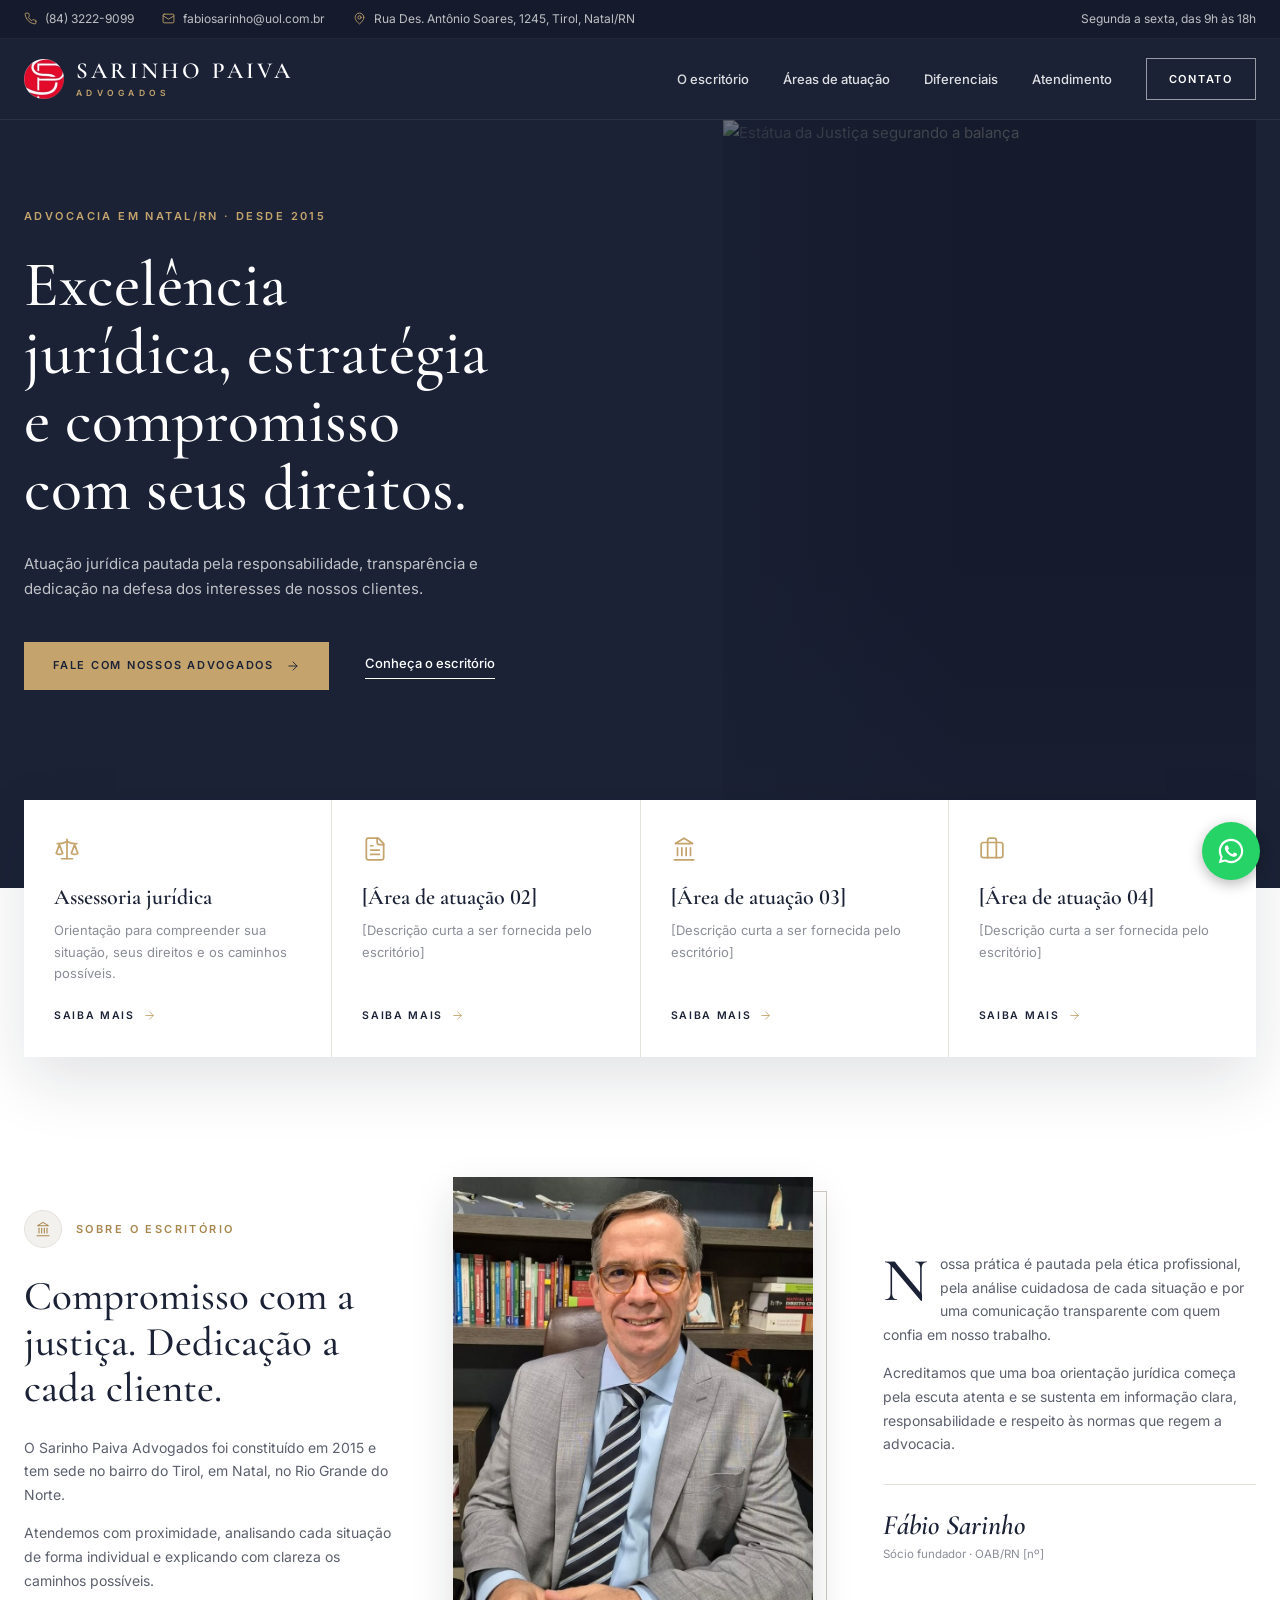
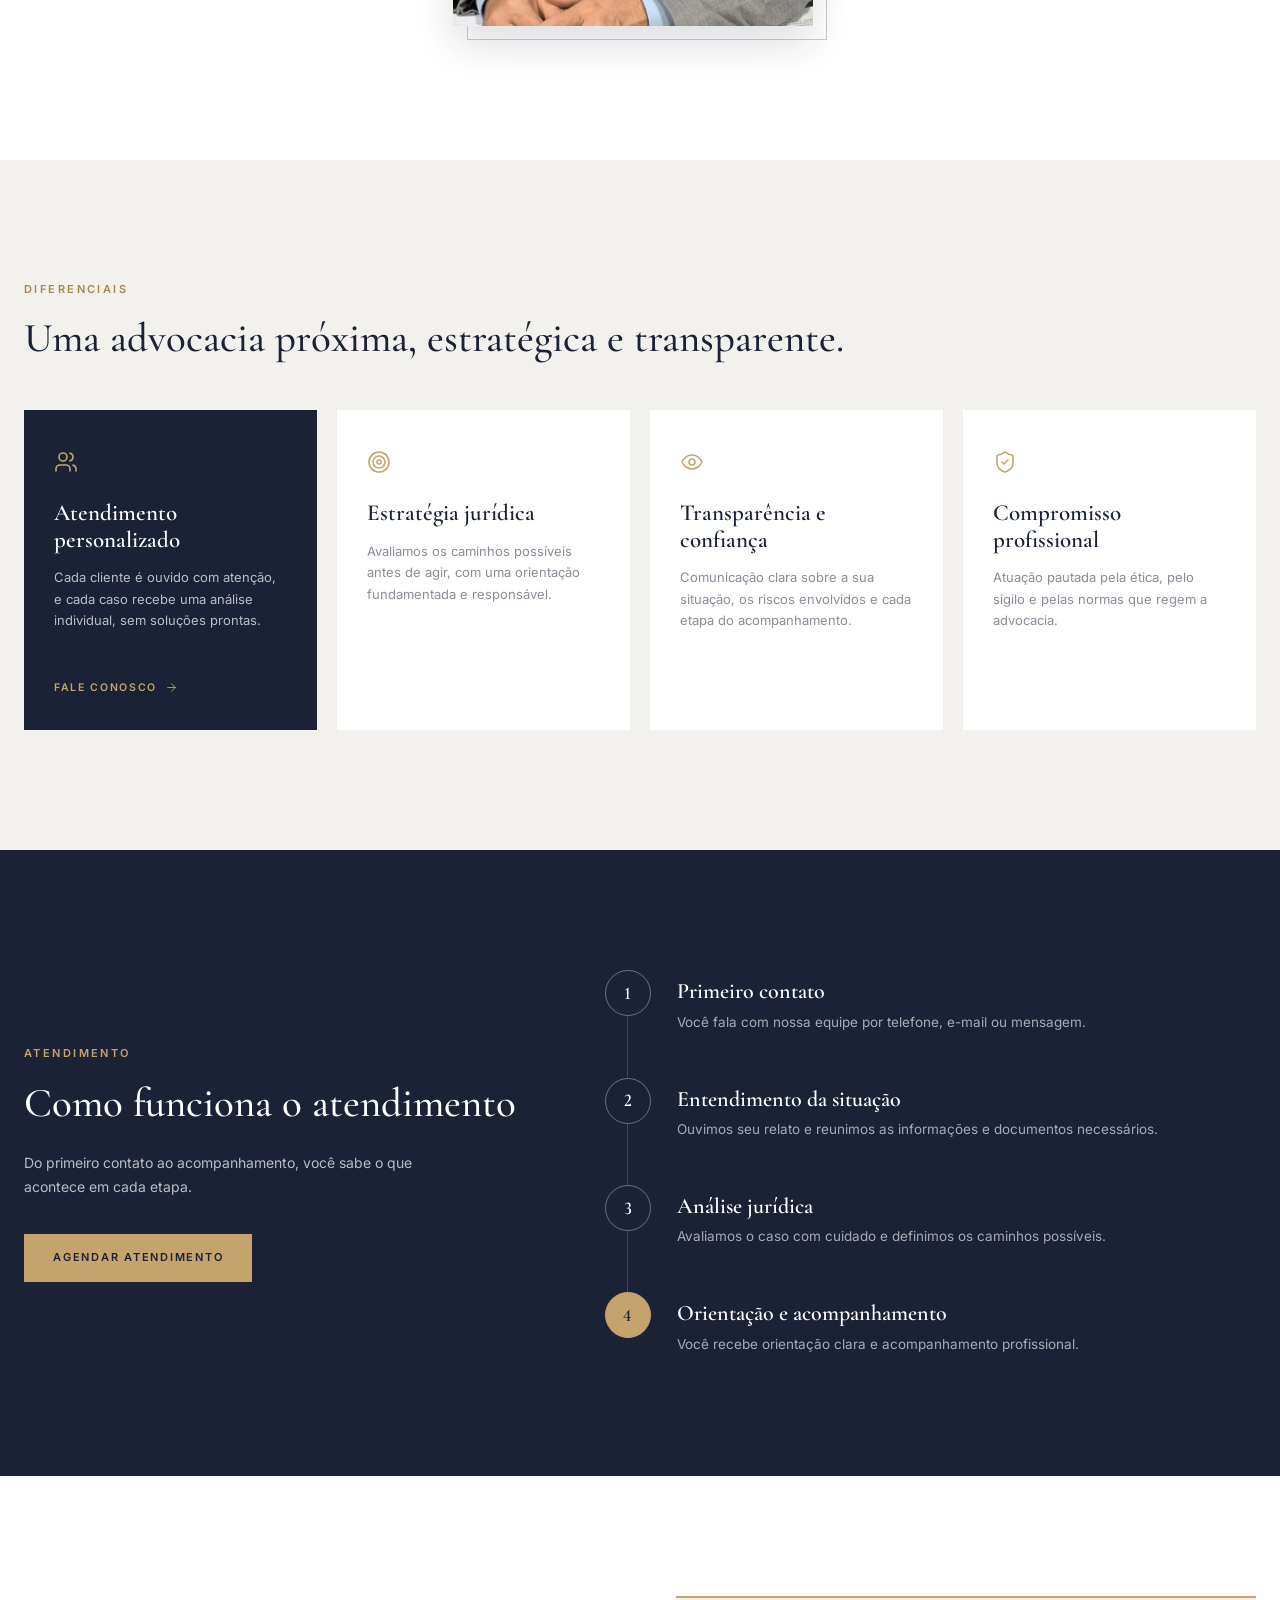
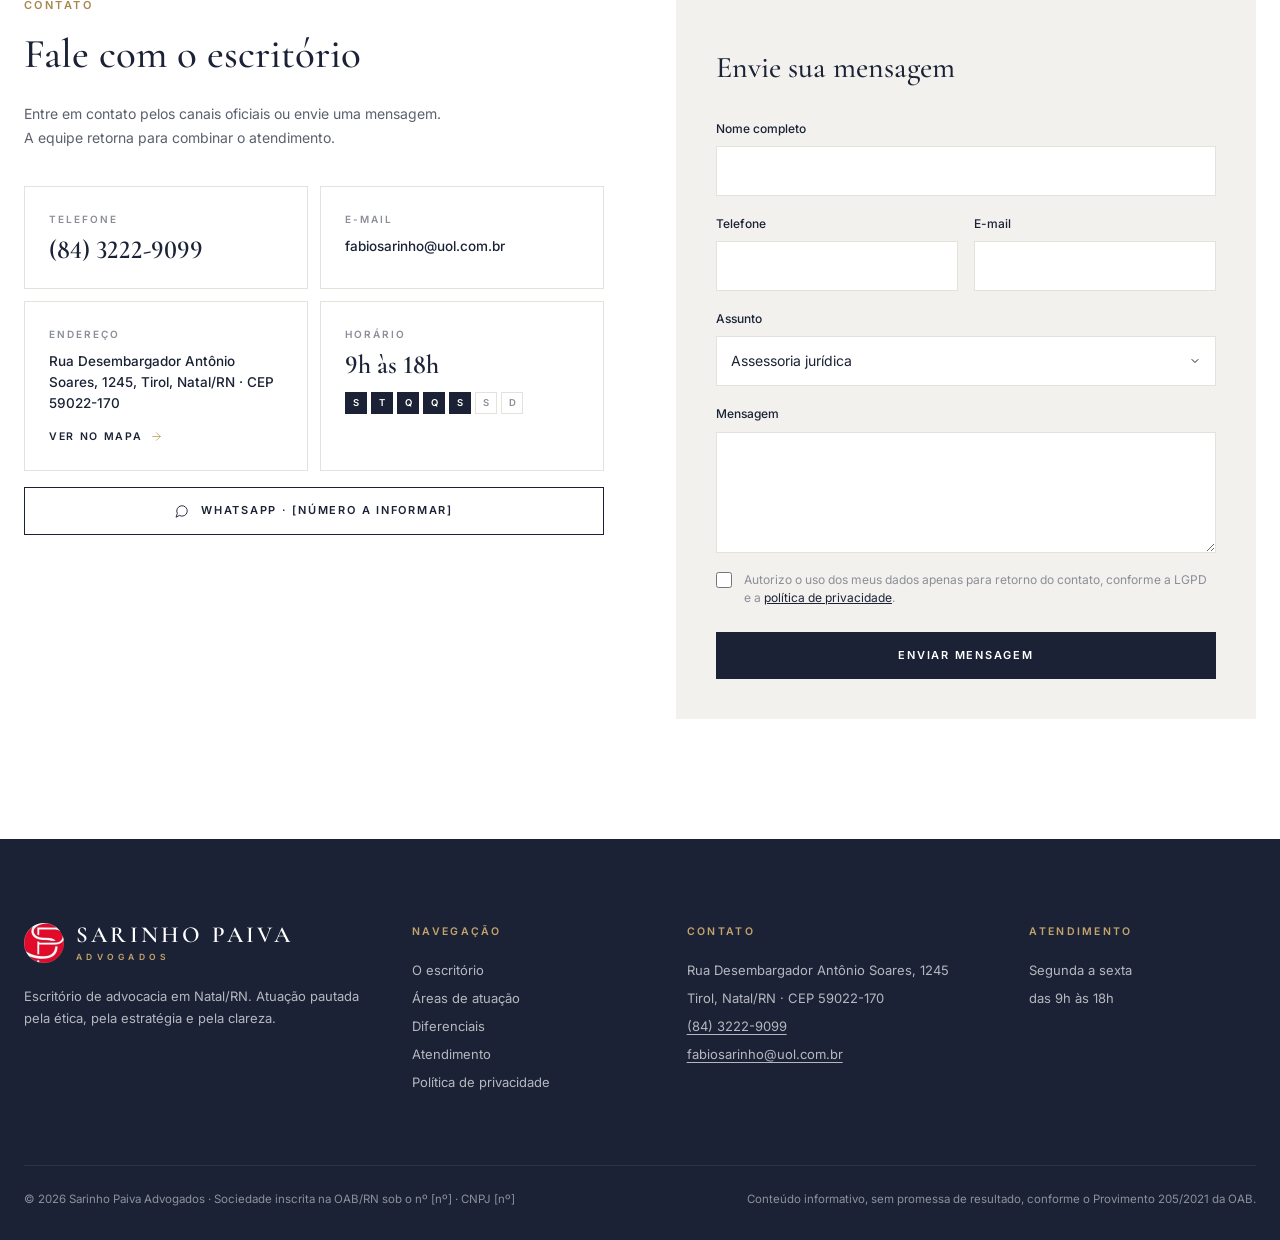
==== index.html @ 74c16177 "Initial commit - Sarinho Paiva Advogados" ====
<!doctype html>
<html lang="pt-BR">
<head>
  <meta charset="utf-8">
  <meta name="viewport" content="width=device-width, initial-scale=1">
  <title>Sarinho Paiva Advogados · Advocacia em Natal/RN</title>
  <meta name="description" content="Escritório de advocacia em Natal/RN desde 2015. Atuação jurídica pautada pela responsabilidade, transparência e dedicação na defesa dos interesses de nossos clientes.">
  <meta name="theme-color" content="#1b2236">

  <meta property="og:type" content="website">
  <meta property="og:site_name" content="Sarinho Paiva Advogados">
  <meta property="og:locale" content="pt_BR">
  <meta property="og:title" content="Sarinho Paiva Advogados | Advocacia e Consultoria Especializada">
  <meta property="og:description" content="Tribunais de Contas, Licitações e Contratos, Sistema Único de Saúde (SUS) e Improbidade Administrativa. Natal/RN.">
  <meta property="og:url" content="https://sarinho-paiva.vercel.app/">
  <meta property="og:image" content="https://sarinho-paiva.vercel.app/img/og-image.jpg">
  <meta property="og:image:type" content="image/jpeg">
  <meta property="og:image:width" content="1200">
  <meta property="og:image:height" content="630">
  <meta property="og:image:alt" content="Logo Sarinho Paiva Advogados">
  <meta name="twitter:card" content="summary_large_image">
  <meta name="twitter:title" content="Sarinho Paiva Advogados">
  <meta name="twitter:description" content="Advocacia e Consultoria especializada em Tribunais de Contas, Licitações e Contratos, SUS e Improbidade Administrativa.">
  <meta name="twitter:image" content="https://sarinho-paiva.vercel.app/img/og-image.jpg">

  <link rel="icon" href="favicon.ico" sizes="any">
  <link rel="icon" href="img/favicon-32x32.png" type="image/png" sizes="32x32">
  <link rel="icon" href="img/favicon-16x16.png" type="image/png" sizes="16x16">
  <link rel="apple-touch-icon" href="img/apple-touch-icon.png">
  <link rel="manifest" href="site.webmanifest">

  <link rel="preconnect" href="https://fonts.googleapis.com">
  <link rel="preconnect" href="https://fonts.gstatic.com" crossorigin>
  <link href="https://fonts.googleapis.com/css2?family=Cormorant+Garamond:ital,wght@0,500;0,600;1,500;1,600&family=Inter:wght@400;500;600&display=swap" rel="stylesheet">

  <link rel="stylesheet" href="css/style.css">

  <script type="application/ld+json">
  {
    "@context": "https://schema.org",
    "@type": "LegalService",
    "name": "Sarinho Paiva Advogados",
    "foundingDate": "2015",
    "telephone": "+55-84-3222-9099",
    "email": "fabiosarinho@uol.com.br",
    "image": "img/fabio-sarinho.jpg",
    "address": {
      "@type": "PostalAddress",
      "streetAddress": "Rua Desembargador Antônio Soares, 1245",
      "addressLocality": "Natal",
      "addressRegion": "RN",
      "postalCode": "59022-170",
      "addressCountry": "BR"
    },
    "openingHoursSpecification": {
      "@type": "OpeningHoursSpecification",
      "dayOfWeek": ["Monday", "Tuesday", "Wednesday", "Thursday", "Friday"],
      "opens": "09:00",
      "closes": "18:00"
    }
  }
  </script>
</head>
<body>

  <!-- Ícones (Lucide, licença ISC) -->
  <svg width="0" height="0" style="position:absolute" aria-hidden="true">
    <symbol id="i-scale" viewBox="0 0 24 24"><path d="m16 16 3-8 3 8c-.87.65-1.92 1-3 1s-2.13-.35-3-1Z"/><path d="m2 16 3-8 3 8c-.87.65-1.92 1-3 1s-2.13-.35-3-1Z"/><path d="M7 21h10"/><path d="M12 3v18"/><path d="M3 7h2c2 0 5-1 7-2 2 1 5 2 7 2h2"/></symbol>
    <symbol id="i-file" viewBox="0 0 24 24"><path d="M15 2H6a2 2 0 0 0-2 2v16a2 2 0 0 0 2 2h12a2 2 0 0 0 2-2V7Z"/><path d="M14 2v4a2 2 0 0 0 2 2h4"/><path d="M10 9H8"/><path d="M16 13H8"/><path d="M16 17H8"/></symbol>
    <symbol id="i-landmark" viewBox="0 0 24 24"><path d="M3 22h18"/><path d="M6 18v-7"/><path d="M10 18v-7"/><path d="M14 18v-7"/><path d="M18 18v-7"/><path d="M12 2 20 7H4Z"/></symbol>
    <symbol id="i-briefcase" viewBox="0 0 24 24"><path d="M16 20V4a2 2 0 0 0-2-2h-4a2 2 0 0 0-2 2v16"/><rect width="20" height="14" x="2" y="6" rx="2"/></symbol>
    <symbol id="i-users" viewBox="0 0 24 24"><path d="M16 21v-2a4 4 0 0 0-4-4H6a4 4 0 0 0-4 4v2"/><circle cx="9" cy="7" r="4"/><path d="M22 21v-2a4 4 0 0 0-3-3.87"/><path d="M16 3.13a4 4 0 0 1 0 7.75"/></symbol>
    <symbol id="i-target" viewBox="0 0 24 24"><circle cx="12" cy="12" r="10"/><circle cx="12" cy="12" r="6"/><circle cx="12" cy="12" r="2"/></symbol>
    <symbol id="i-eye" viewBox="0 0 24 24"><path d="M2 12s3-7 10-7 10 7 10 7-3 7-10 7-10-7-10-7Z"/><circle cx="12" cy="12" r="3"/></symbol>
    <symbol id="i-shield" viewBox="0 0 24 24"><path d="M20 13c0 5-3.5 7.5-7.66 8.95a1 1 0 0 1-.67-.01C7.5 20.5 4 18 4 13V6a1 1 0 0 1 1-1c2 0 4.5-1.2 6.24-2.72a1.17 1.17 0 0 1 1.52 0C14.51 3.81 17 5 19 5a1 1 0 0 1 1 1z"/><path d="m9 12 2 2 4-4"/></symbol>
    <symbol id="i-phone" viewBox="0 0 24 24"><path d="M22 16.92v3a2 2 0 0 1-2.18 2 19.79 19.79 0 0 1-8.63-3.07 19.5 19.5 0 0 1-6-6 19.79 19.79 0 0 1-3.07-8.67A2 2 0 0 1 4.11 2h3a2 2 0 0 1 2 1.72 12.84 12.84 0 0 0 .7 2.81 2 2 0 0 1-.45 2.11L8.09 9.91a16 16 0 0 0 6 6l1.27-1.27a2 2 0 0 1 2.11-.45 12.84 12.84 0 0 0 2.81.7A2 2 0 0 1 22 16.92z"/></symbol>
    <symbol id="i-mail" viewBox="0 0 24 24"><rect width="20" height="16" x="2" y="4" rx="2"/><path d="m22 7-8.97 5.7a1.94 1.94 0 0 1-2.06 0L2 7"/></symbol>
    <symbol id="i-pin" viewBox="0 0 24 24"><path d="M20 10c0 6-8 12-8 12s-8-6-8-12a8 8 0 0 1 16 0Z"/><circle cx="12" cy="10" r="3"/></symbol>
    <symbol id="i-chat" viewBox="0 0 24 24"><path d="M7.9 20A9 9 0 1 0 4 16.1L2 22Z"/></symbol>
    <symbol id="i-arrow" viewBox="0 0 24 24"><path d="M5 12h14"/><path d="m12 5 7 7-7 7"/></symbol>
  </svg>

  <a class="skip-link" href="#conteudo">Pular para o conteúdo</a>

  <!-- Barra superior -->
  <div class="topbar">
    <div class="container topbar__inner">
      <ul class="topbar__info">
        <li><svg class="icon"><use href="#i-phone"/></svg><a href="tel:+558432229099">(84) 3222-9099</a></li>
        <li><svg class="icon"><use href="#i-mail"/></svg><a href="mailto:fabiosarinho@uol.com.br">fabiosarinho@uol.com.br</a></li>
        <li class="topbar__address"><svg class="icon"><use href="#i-pin"/></svg>Rua Des. Antônio Soares, 1245, Tirol, Natal/RN</li>
      </ul>
      <p class="topbar__hours">Segunda a sexta, das 9h às 18h</p>
    </div>
  </div>

  <!-- Cabeçalho -->
  <header class="header" id="topo">
    <div class="container header__inner">
      <a class="logo logo--mark" href="#topo" aria-label="Sarinho Paiva Advogados — início">
          <img class="logo__mark" src="img/logo-mark.png" width="40" height="40" alt="Sarinho Paiva Advogados">
          <span class="logo__text"><span class="logo__name">Sarinho Paiva</span>
        <span class="logo__tag">Advogados</span></span>
      </a>

      <button class="nav-toggle" type="button" aria-expanded="false" aria-controls="menu" aria-label="Abrir menu">
        <span></span><span></span><span></span>
      </button>

      <nav class="nav" id="menu" aria-label="Menu principal">
        <ul class="nav__list">
          <li><a href="#escritorio">O escritório</a></li>
          <li><a href="#areas">Áreas de atuação</a></li>
          <li><a href="#diferenciais">Diferenciais</a></li>
          <li><a href="#atendimento">Atendimento</a></li>
          <li><a class="nav__cta" href="#contato">Contato</a></li>
        </ul>
      </nav>
    </div>
  </header>

  <main id="conteudo">

    <!-- Hero -->
    <section class="hero">
      <div class="container hero__inner">
        <div class="hero__text">
          <p class="eyebrow">Advocacia em Natal/RN · Desde 2015</p>
          <h1 class="hero__title">Excelência jurídica, estratégia e compromisso com seus direitos.</h1>
          <p class="hero__lead">Atuação jurídica pautada pela responsabilidade, transparência e dedicação na defesa dos interesses de nossos clientes.</p>
          <div class="hero__actions">
            <a class="btn btn--gold" href="#contato">Fale com nossos advogados <svg class="icon"><use href="#i-arrow"/></svg></a>
            <a class="link-underline" href="#escritorio">Conheça o escritório</a>
          </div>
        </div>
        <figure class="hero__media">
          <!-- Troque pela imagem exportada do Canva: img/hero-justica.jpg -->
          <img src="https://images.unsplash.com/photo-1589829545856-d10d557cf95f?auto=format&fit=crop&w=1100&q=80" alt="Estátua da Justiça segurando a balança" width="1100" height="733" fetchpriority="high">
        </figure>
      </div>
    </section>

    <!-- Áreas de atuação -->
    <section class="areas" id="areas" aria-label="Áreas de atuação">
      <div class="container">
        <div class="areas__grid">
          <article class="area">
            <svg class="icon area__icon"><use href="#i-scale"/></svg>
            <h3 class="area__title">Assessoria jurídica</h3>
            <p class="area__desc">Orientação para compreender sua situação, seus direitos e os caminhos possíveis.</p>
            <a class="more" href="#contato">Saiba mais <svg class="icon"><use href="#i-arrow"/></svg></a>
          </article>
          <article class="area">
            <svg class="icon area__icon"><use href="#i-file"/></svg>
            <h3 class="area__title">[Área de atuação 02]</h3>
            <p class="area__desc">[Descrição curta a ser fornecida pelo escritório]</p>
            <a class="more" href="#contato">Saiba mais <svg class="icon"><use href="#i-arrow"/></svg></a>
          </article>
          <article class="area">
            <svg class="icon area__icon"><use href="#i-landmark"/></svg>
            <h3 class="area__title">[Área de atuação 03]</h3>
            <p class="area__desc">[Descrição curta a ser fornecida pelo escritório]</p>
            <a class="more" href="#contato">Saiba mais <svg class="icon"><use href="#i-arrow"/></svg></a>
          </article>
          <article class="area">
            <svg class="icon area__icon"><use href="#i-briefcase"/></svg>
            <h3 class="area__title">[Área de atuação 04]</h3>
            <p class="area__desc">[Descrição curta a ser fornecida pelo escritório]</p>
            <a class="more" href="#contato">Saiba mais <svg class="icon"><use href="#i-arrow"/></svg></a>
          </article>
        </div>
      </div>
    </section>

    <!-- Sobre -->
    <section class="about section" id="escritorio">
      <div class="container about__grid">
        <div class="about__intro">
          <p class="eyebrow eyebrow--badge">
            <span class="badge"><svg class="icon"><use href="#i-landmark"/></svg></span>
            Sobre o escritório
          </p>
          <h2 class="section-title">Compromisso com a justiça. Dedicação a cada cliente.</h2>
          <p>O Sarinho Paiva Advogados foi constituído em 2015 e tem sede no bairro do Tirol, em Natal, no Rio Grande do Norte.</p>
          <p>Atendemos com proximidade, analisando cada situação de forma individual e explicando com clareza os caminhos possíveis.</p>
        </div>

        <figure class="about__photo">
          <img src="img/fabio-sarinho.jpg" alt="Fábio Sarinho, sócio fundador do Sarinho Paiva Advogados, em seu escritório" width="1080" height="1027" loading="lazy">
        </figure>

        <div class="about__text">
          <p class="dropcap">Nossa prática é pautada pela ética profissional, pela análise cuidadosa de cada situação e por uma comunicação transparente com quem confia em nosso trabalho.</p>
          <p>Acreditamos que uma boa orientação jurídica começa pela escuta atenta e se sustenta em informação clara, responsabilidade e respeito às normas que regem a advocacia.</p>
          <div class="signature">
            <p class="signature__name">Fábio Sarinho</p>
            <p class="signature__role">Sócio fundador · OAB/RN [nº]</p>
          </div>
        </div>
      </div>
    </section>

    <!-- Diferenciais -->
    <section class="features section section--light" id="diferenciais">
      <div class="container">
        <p class="eyebrow">Diferenciais</p>
        <h2 class="section-title">Uma advocacia próxima, estratégica e transparente.</h2>

        <div class="features__grid">
          <article class="feature feature--dark">
            <svg class="icon feature__icon"><use href="#i-users"/></svg>
            <h3 class="feature__title">Atendimento personalizado</h3>
            <p>Cada cliente é ouvido com atenção, e cada caso recebe uma análise individual, sem soluções prontas.</p>
            <a class="more" href="#contato">Fale conosco <svg class="icon"><use href="#i-arrow"/></svg></a>
          </article>
          <article class="feature">
            <svg class="icon feature__icon"><use href="#i-target"/></svg>
            <h3 class="feature__title">Estratégia jurídica</h3>
            <p>Avaliamos os caminhos possíveis antes de agir, com uma orientação fundamentada e responsável.</p>
          </article>
          <article class="feature">
            <svg class="icon feature__icon"><use href="#i-eye"/></svg>
            <h3 class="feature__title">Transparência e confiança</h3>
            <p>Comunicação clara sobre a sua situação, os riscos envolvidos e cada etapa do acompanhamento.</p>
          </article>
          <article class="feature">
            <svg class="icon feature__icon"><use href="#i-shield"/></svg>
            <h3 class="feature__title">Compromisso profissional</h3>
            <p>Atuação pautada pela ética, pelo sigilo e pelas normas que regem a advocacia.</p>
          </article>
        </div>
      </div>
    </section>

    <!-- Como funciona -->
    <section class="process section section--dark" id="atendimento">
      <div class="container process__grid">
        <div class="process__intro">
          <p class="eyebrow">Atendimento</p>
          <h2 class="section-title">Como funciona o atendimento</h2>
          <p>Do primeiro contato ao acompanhamento, você sabe o que acontece em cada etapa.</p>
          <a class="btn btn--gold" href="#contato">Agendar atendimento</a>
        </div>

        <ol class="steps">
          <li class="step">
            <span class="step__num">1</span>
            <div>
              <h3 class="step__title">Primeiro contato</h3>
              <p>Você fala com nossa equipe por telefone, e-mail ou mensagem.</p>
            </div>
          </li>
          <li class="step">
            <span class="step__num">2</span>
            <div>
              <h3 class="step__title">Entendimento da situação</h3>
              <p>Ouvimos seu relato e reunimos as informações e documentos necessários.</p>
            </div>
          </li>
          <li class="step">
            <span class="step__num">3</span>
            <div>
              <h3 class="step__title">Análise jurídica</h3>
              <p>Avaliamos o caso com cuidado e definimos os caminhos possíveis.</p>
            </div>
          </li>
          <li class="step step--active">
            <span class="step__num">4</span>
            <div>
              <h3 class="step__title">Orientação e acompanhamento</h3>
              <p>Você recebe orientação clara e acompanhamento profissional.</p>
            </div>
          </li>
        </ol>
      </div>
    </section>

    <!-- Contato -->
    <section class="contact section" id="contato">
      <div class="container contact__grid">
        <div class="contact__info">
          <p class="eyebrow">Contato</p>
          <h2 class="section-title">Fale com o escritório</h2>
          <p>Entre em contato pelos canais oficiais ou envie uma mensagem.<br>A equipe retorna para combinar o atendimento.</p>

          <div class="info-grid">
            <div class="info-card">
              <p class="info-card__label">Telefone</p>
              <a class="info-card__value info-card__value--lg" href="tel:+558432229099">(84) 3222-9099</a>
            </div>
            <div class="info-card">
              <p class="info-card__label">E-mail</p>
              <a class="info-card__value" href="mailto:fabiosarinho@uol.com.br">fabiosarinho@uol.com.br</a>
            </div>
            <div class="info-card">
              <p class="info-card__label">Endereço</p>
              <address class="info-card__value">Rua Desembargador Antônio Soares, 1245, Tirol, Natal/RN · CEP 59022-170</address>
              <a class="more" href="https://www.google.com/maps/search/?api=1&amp;query=Rua+Desembargador+Ant%C3%B4nio+Soares%2C+1245%2C+Tirol%2C+Natal+RN%2C+59022-170" target="_blank" rel="noopener">Ver no mapa <svg class="icon"><use href="#i-arrow"/></svg></a>
            </div>
            <div class="info-card">
              <p class="info-card__label">Horário</p>
              <p class="info-card__value info-card__value--lg">9h às 18h</p>
              <ul class="days" aria-label="Dias de atendimento: segunda a sexta">
                <li class="is-on" title="Segunda">S</li>
                <li class="is-on" title="Terça">T</li>
                <li class="is-on" title="Quarta">Q</li>
                <li class="is-on" title="Quinta">Q</li>
                <li class="is-on" title="Sexta">S</li>
                <li title="Sábado">S</li>
                <li title="Domingo">D</li>
              </ul>
            </div>
          </div>

          <!-- Troque o href por https://wa.me/55DDDNUMERO quando o número for definido -->
          <a class="btn btn--outline btn--block" href="#contato">
            <svg class="icon"><use href="#i-chat"/></svg> WhatsApp · [Número a informar]
          </a>
        </div>

        <form class="form" id="form-contato" novalidate>
          <h3 class="form__title">Envie sua mensagem</h3>

          <div class="field">
            <label for="nome">Nome completo</label>
            <input id="nome" name="nome" type="text" autocomplete="name" required>
          </div>

          <div class="field-row">
            <div class="field">
              <label for="telefone">Telefone</label>
              <input id="telefone" name="telefone" type="tel" autocomplete="tel" inputmode="tel" required>
            </div>
            <div class="field">
              <label for="email">E-mail</label>
              <input id="email" name="email" type="email" autocomplete="email" required>
            </div>
          </div>

          <div class="field">
            <label for="assunto">Assunto</label>
            <select id="assunto" name="assunto">
              <option>Assessoria jurídica</option>
              <option>[Área de atuação 02]</option>
              <option>[Área de atuação 03]</option>
              <option>[Área de atuação 04]</option>
              <option>Outro assunto</option>
            </select>
          </div>

          <div class="field">
            <label for="mensagem">Mensagem</label>
            <textarea id="mensagem" name="mensagem" rows="4" required></textarea>
          </div>

          <label class="check">
            <input type="checkbox" name="lgpd" required>
            <span>Autorizo o uso dos meus dados apenas para retorno do contato, conforme a LGPD e a <a href="politica-de-privacidade.html">política de privacidade</a>.</span>
          </label>

          <button class="btn btn--navy btn--block" type="submit">Enviar mensagem</button>
          <p class="form__status" role="status" aria-live="polite"></p>
        </form>
      </div>
    </section>

  </main>

  <!-- Rodapé -->
  <footer class="footer">
    <div class="container footer__grid">
      <div class="footer__brand">
        <a class="logo logo--mark" href="#topo">
          <img class="logo__mark" src="img/logo-mark.png" width="40" height="40" alt="Sarinho Paiva Advogados">
          <span class="logo__text"><span class="logo__name">Sarinho Paiva</span>
          <span class="logo__tag">Advogados</span></span>
        </a>
        <p>Escritório de advocacia em Natal/RN. Atuação pautada pela ética, pela estratégia e pela clareza.</p>
      </div>
      <div>
        <h4 class="footer__title">Navegação</h4>
        <ul class="footer__list">
          <li><a href="#escritorio">O escritório</a></li>
          <li><a href="#areas">Áreas de atuação</a></li>
          <li><a href="#diferenciais">Diferenciais</a></li>
          <li><a href="#atendimento">Atendimento</a></li>
          <li><a href="politica-de-privacidade.html">Política de privacidade</a></li>
        </ul>
      </div>
      <div>
        <h4 class="footer__title">Contato</h4>
        <ul class="footer__list">
          <li>Rua Desembargador Antônio Soares, 1245</li>
          <li>Tirol, Natal/RN · CEP 59022-170</li>
          <li><a class="u" href="tel:+558432229099">(84) 3222-9099</a></li>
          <li><a class="u" href="mailto:fabiosarinho@uol.com.br">fabiosarinho@uol.com.br</a></li>
        </ul>
      </div>
      <div>
        <h4 class="footer__title">Atendimento</h4>
        <ul class="footer__list">
          <li>Segunda a sexta</li>
          <li>das 9h às 18h</li>
        </ul>
      </div>
    </div>
    <div class="container footer__bottom">
      <p>© <span data-year>2026</span> Sarinho Paiva Advogados · Sociedade inscrita na OAB/RN sob o nº [nº] · CNPJ [nº]</p>
      <p>Conteúdo informativo, sem promessa de resultado, conforme o Provimento 205/2021 da OAB.</p>
    </div>
  </footer>

  <!-- Botão flutuante do WhatsApp -->
  <a class="wa-float" href="https://wa.me/558496761817?text=Ol%C3%A1!%20Gostaria%20de%20falar%20com%20o%20escrit%C3%B3rio%20Sarinho%20Paiva%20Advogados." target="_blank" rel="noopener noreferrer" aria-label="Falar pelo WhatsApp">
    <svg viewBox="0 0 32 32" width="30" height="30" aria-hidden="true" focusable="false"><path fill="#fff" d="M16.004 3C8.82 3 3 8.82 3 16c0 2.29.6 4.52 1.74 6.49L3 29l6.7-1.72A12.94 12.94 0 0 0 16 29c7.18 0 13-5.82 13-13S23.18 3 16.004 3Zm0 23.7c-1.95 0-3.86-.53-5.53-1.52l-.4-.24-3.98 1.02 1.06-3.88-.26-.4A10.66 10.66 0 0 1 5.3 16c0-5.9 4.8-10.7 10.7-10.7S26.7 10.1 26.7 16s-4.8 10.7-10.7 10.7Zm5.87-8c-.32-.16-1.9-.94-2.2-1.04-.3-.11-.51-.16-.73.16-.21.32-.83 1.04-1.02 1.26-.19.21-.37.24-.7.08-.32-.16-1.36-.5-2.59-1.6-.96-.85-1.6-1.9-1.79-2.22-.19-.32-.02-.5.14-.66.14-.14.32-.37.48-.56.16-.19.21-.32.32-.54.11-.21.05-.4-.03-.56-.08-.16-.73-1.76-1-2.4-.26-.63-.53-.54-.73-.55h-.62c-.21 0-.56.08-.85.4-.29.32-1.12 1.09-1.12 2.67s1.15 3.1 1.31 3.31c.16.21 2.26 3.45 5.47 4.84.76.33 1.36.53 1.82.68.77.24 1.46.21 2.01.13.61-.09 1.9-.78 2.17-1.53.27-.75.27-1.4.19-1.53-.08-.13-.29-.21-.61-.37Z"/></svg>
  </a>

  <script src="js/main.js" defer></script>
</body>
</html>
---- css/style.css ----
/* ==========================================================================
   Sarinho Paiva Advogados
   ========================================================================== */

:root {
  --navy: #1b2236;
  --navy-deep: #151b2c;
  --navy-soft: #2a3350;
  --gold: #c4a46c;
  --gold-dark: #a8874f;
  --ink: #1b2236;
  --text: #5c606d;
  --muted: #8b8e98;
  --line: #e5e2db;
  --light: #f2f1ee;
  --white: #fff;

  --serif: "Cormorant Garamond", Georgia, "Times New Roman", serif;
  --sans: "Inter", system-ui, -apple-system, "Segoe UI", Roboto, sans-serif;

  --container: 1240px;
  --gutter: 24px;
  --header-h: 80px;
  --shadow: 0 24px 60px rgba(20, 26, 43, .12);
}

/* Base ------------------------------------------------------------------- */

*, *::before, *::after { box-sizing: border-box; }

html {
  scroll-behavior: smooth;
  -webkit-text-size-adjust: 100%;
}

@media (prefers-reduced-motion: reduce) {
  html { scroll-behavior: auto; }
  *, *::before, *::after { transition: none !important; }
}

body {
  margin: 0;
  font-family: var(--sans);
  font-size: 15px;
  line-height: 1.7;
  color: var(--text);
  background: var(--white);
  font-variant-numeric: lining-nums;
  -webkit-font-smoothing: antialiased;
}

img { display: block; max-width: 100%; height: auto; }
a { color: inherit; text-decoration: none; }
p { margin: 0 0 1em; }
h1, h2, h3, h4 { margin: 0; font-weight: 500; }
ul, ol { margin: 0; padding: 0; list-style: none; }
figure { margin: 0; }
address { font-style: normal; }

:focus-visible {
  outline: 2px solid var(--gold);
  outline-offset: 3px;
}

section[id] { scroll-margin-top: var(--header-h); }

.container {
  width: min(var(--container), 100% - var(--gutter) * 2);
  margin-inline: auto;
}

.icon {
  width: 1em;
  height: 1em;
  flex-shrink: 0;
  fill: none;
  stroke: currentColor;
  stroke-width: 1.6;
  stroke-linecap: round;
  stroke-linejoin: round;
}

.skip-link {
  position: absolute;
  left: 16px;
  top: -60px;
  z-index: 100;
  padding: 10px 16px;
  background: var(--gold);
  color: var(--navy);
  font-weight: 600;
}
.skip-link:focus { top: 16px; }

/* Tipografia compartilhada ----------------------------------------------- */

.eyebrow {
  margin-bottom: 18px;
  font-size: 11px;
  font-weight: 600;
  letter-spacing: .22em;
  text-transform: uppercase;
  color: var(--gold-dark);
}

.section-title {
  margin-bottom: 24px;
  font-family: var(--serif);
  font-size: clamp(2rem, 3.2vw, 2.75rem);
  font-weight: 500;
  line-height: 1.12;
  color: var(--ink);
}

.section { padding: 120px 0; }
.section--light { background: var(--light); }
.section--dark { background: var(--navy); color: rgba(255, 255, 255, .7); }
.section--dark .section-title { color: var(--white); }
.section--dark .eyebrow { color: var(--gold); }

/* Botões e links --------------------------------------------------------- */

.btn {
  display: inline-flex;
  align-items: center;
  justify-content: center;
  gap: 12px;
  padding: 16px 28px;
  border: 1px solid transparent;
  font-family: var(--sans);
  font-size: 11px;
  font-weight: 600;
  letter-spacing: .16em;
  text-transform: uppercase;
  line-height: 1.2;
  cursor: pointer;
  transition: background-color .2s, color .2s, border-color .2s;
}
.btn .icon { font-size: 14px; }

.btn--gold { background: var(--gold); color: var(--navy); }
.btn--gold:hover { background: #d3b57f; }

.btn--navy { background: var(--navy); color: var(--white); }
.btn--navy:hover { background: var(--navy-soft); }

.btn--outline { border-color: var(--navy); color: var(--navy); background: transparent; }
.btn--outline:hover { background: var(--navy); color: var(--white); }

.btn--block { display: flex; width: 100%; }

.link-underline {
  padding-bottom: 3px;
  border-bottom: 1px solid currentColor;
  font-size: 13px;
  font-weight: 500;
  color: var(--white);
  transition: color .2s;
}
.link-underline:hover { color: var(--gold); }

.more {
  display: inline-flex;
  align-items: center;
  gap: 8px;
  font-size: 10.5px;
  font-weight: 600;
  letter-spacing: .16em;
  text-transform: uppercase;
  color: var(--ink);
}
.more .icon { color: var(--gold); font-size: 13px; transition: transform .2s; }
.more:hover .icon { transform: translateX(4px); }

/* Barra superior ---------------------------------------------------------- */

.topbar {
  background: var(--navy-deep);
  color: rgba(255, 255, 255, .72);
  font-size: 12px;
  border-bottom: 1px solid rgba(255, 255, 255, .06);
}

.topbar__inner {
  display: flex;
  align-items: center;
  justify-content: space-between;
  gap: 24px;
  min-height: 38px;
}

.topbar__info { display: flex; flex-wrap: wrap; gap: 6px 28px; }
.topbar__info li { display: inline-flex; align-items: center; gap: 8px; }
.topbar__info .icon { color: var(--gold); font-size: 13px; }
.topbar__info a:hover { color: var(--white); }
.topbar__hours { margin: 0; }

/* Cabeçalho -------------------------------------------------------------- */

.header {
  position: sticky;
  top: 0;
  z-index: 50;
  background: var(--navy);
  border-bottom: 1px solid rgba(255, 255, 255, .08);
}

.header__inner {
  display: flex;
  align-items: center;
  justify-content: space-between;
  min-height: var(--header-h);
}

.logo { display: inline-flex; flex-direction: column; line-height: 1; }
.logo__name {
  font-family: var(--serif);
  font-size: 23px;
  font-weight: 600;
  letter-spacing: .14em;
  text-transform: uppercase;
  color: var(--white);
}
.logo__tag {
  margin-top: 6px;
  font-size: 8.5px;
  font-weight: 600;
  letter-spacing: .5em;
  text-transform: uppercase;
  color: var(--gold);
}

.nav__list { display: flex; align-items: center; gap: 34px; }
.nav__list a {
  font-size: 13px;
  font-weight: 500;
  color: rgba(255, 255, 255, .86);
  transition: color .2s;
}
.nav__list a:hover { color: var(--gold); }

.nav__list .nav__cta {
  display: inline-block;
  padding: 11px 22px;
  border: 1px solid rgba(255, 255, 255, .55);
  font-size: 11px;
  font-weight: 600;
  letter-spacing: .16em;
  text-transform: uppercase;
  color: var(--white);
  transition: background-color .2s, color .2s, border-color .2s;
}
.nav__list .nav__cta:hover { background: var(--gold); border-color: var(--gold); color: var(--navy); }

.nav-toggle {
  display: none;
  width: 44px;
  height: 44px;
  padding: 0;
  border: 0;
  background: none;
  cursor: pointer;
}
.nav-toggle span {
  display: block;
  width: 24px;
  height: 1.5px;
  margin: 6px auto;
  background: var(--white);
  transition: transform .25s, opacity .25s;
}
.nav-toggle[aria-expanded="true"] span:nth-child(1) { transform: translateY(7.5px) rotate(45deg); }
.nav-toggle[aria-expanded="true"] span:nth-child(2) { opacity: 0; }
.nav-toggle[aria-expanded="true"] span:nth-child(3) { transform: translateY(-7.5px) rotate(-45deg); }

/* Hero -------------------------------------------------------------------- */

.hero { background: var(--navy); }

.hero__inner {
  display: grid;
  grid-template-columns: 1.1fr .9fr;
  gap: 48px;
  min-height: 680px;
}

.hero__text {
  align-self: center;
  padding: 72px 0 96px;
}
.hero__text .eyebrow { color: var(--gold); margin-bottom: 26px; }

.hero__title {
  max-width: 15ch;
  margin-bottom: 28px;
  font-family: var(--serif);
  font-size: clamp(2.6rem, 5vw, 4.4rem);
  font-weight: 500;
  line-height: 1.06;
  color: var(--white);
}

.hero__lead {
  max-width: 31rem;
  margin-bottom: 40px;
  font-size: 15px;
  color: rgba(255, 255, 255, .72);
}

.hero__actions {
  display: flex;
  flex-wrap: wrap;
  align-items: center;
  gap: 20px 36px;
}

.hero__media {
  position: relative;
  overflow: hidden;
  background: var(--navy-deep);
}
.hero__media img {
  width: 100%;
  height: 100%;
  object-fit: cover;
  object-position: 68% center;
  filter: saturate(.7) brightness(.78) contrast(1.08);
}
.hero__media::after {
  content: "";
  position: absolute;
  inset: 0;
  background:
    linear-gradient(90deg, rgba(27, 34, 54, .55) 0%, rgba(27, 34, 54, 0) 45%),
    linear-gradient(0deg, rgba(27, 34, 54, .45) 0%, rgba(27, 34, 54, 0) 35%);
  pointer-events: none;
}

/* Áreas de atuação -------------------------------------------------------- */

.areas {
  position: relative;
  background: linear-gradient(var(--navy) 0 88px, var(--white) 88px);
}

.areas__grid {
  display: grid;
  grid-template-columns: repeat(4, 1fr);
  gap: 1px;
  background: var(--line);
  box-shadow: var(--shadow);
}

.area {
  display: flex;
  flex-direction: column;
  padding: 36px 30px 32px;
  background: var(--white);
}
.area__icon { margin-bottom: 22px; font-size: 26px; color: var(--gold); }
.area__title {
  margin-bottom: 10px;
  font-family: var(--serif);
  font-size: 22px;
  font-weight: 600;
  line-height: 1.2;
  color: var(--ink);
}
.area__desc { flex: 1; margin-bottom: 22px; font-size: 13px; line-height: 1.65; color: var(--muted); }

/* Sobre ------------------------------------------------------------------- */

.about__grid {
  display: grid;
  grid-template-columns: 1fr 1fr 1fr;
  gap: 56px;
  align-items: center;
}

.about__intro p:not(.eyebrow) { font-size: 14px; }

.eyebrow--badge { display: flex; align-items: center; gap: 14px; margin-bottom: 26px; }
.badge {
  display: grid;
  place-items: center;
  width: 38px;
  height: 38px;
  border: 1px solid var(--line);
  border-radius: 50%;
  background: var(--light);
  font-size: 16px;
  color: var(--gold-dark);
}

.about__photo {
  position: relative;
  margin-right: 14px;
  margin-bottom: 14px;
}
.about__photo::before {
  content: "";
  position: absolute;
  inset: 14px -14px -14px 14px;
  border: 1px solid #cfcac0;
}
.about__photo img {
  position: relative;
  width: 100%;
  aspect-ratio: 4 / 5;
  object-fit: cover;
  object-position: 55% 20%;
  box-shadow: 0 18px 40px rgba(20, 26, 43, .14);
}

.about__text > p { font-size: 14px; }

.dropcap::first-letter {
  float: left;
  margin: 6px 12px 0 0;
  font-family: var(--serif);
  font-size: 4.4em;
  font-weight: 500;
  line-height: .75;
  color: var(--ink);
}

.signature {
  margin-top: 28px;
  padding-top: 24px;
  border-top: 1px solid var(--line);
}
.signature__name {
  margin-bottom: 2px;
  font-family: var(--serif);
  font-size: 28px;
  font-style: italic;
  font-weight: 600;
  line-height: 1.2;
  color: var(--ink);
}
.signature__role { margin: 0; font-size: 11.5px; color: var(--muted); }

/* Diferenciais ------------------------------------------------------------ */

.features__grid {
  display: grid;
  grid-template-columns: repeat(4, 1fr);
  gap: 20px;
  margin-top: 48px;
}

.feature {
  display: flex;
  flex-direction: column;
  min-height: 320px;
  padding: 40px 30px 34px;
  background: var(--white);
  font-size: 13px;
  line-height: 1.65;
  color: var(--muted);
  transition: transform .25s, box-shadow .25s;
}
.feature:hover { transform: translateY(-4px); box-shadow: var(--shadow); }
.feature p { flex: 1; }

.feature__icon { margin-bottom: 26px; font-size: 24px; color: var(--gold); }
.feature__title {
  margin-bottom: 14px;
  font-family: var(--serif);
  font-size: 23px;
  font-weight: 600;
  line-height: 1.15;
  color: var(--ink);
}

.feature--dark { background: var(--navy); color: rgba(255, 255, 255, .7); }
.feature--dark .feature__title { color: var(--white); }
.feature--dark .more { color: var(--gold); }

/* Como funciona ----------------------------------------------------------- */

.process__grid {
  display: grid;
  grid-template-columns: 1fr 1.3fr;
  gap: 80px;
  align-items: center;
}

.process__intro p:not(.eyebrow) { max-width: 26rem; margin-bottom: 36px; font-size: 14px; }

.steps { display: grid; gap: 44px; }

.step {
  position: relative;
  display: grid;
  grid-template-columns: 46px 1fr;
  gap: 26px;
  align-items: start;
}
.step:not(:last-child)::before {
  content: "";
  position: absolute;
  left: 22.5px;
  top: 46px;
  height: calc(100% - 2px);
  width: 1px;
  background: rgba(255, 255, 255, .18);
}

.step__num {
  display: grid;
  place-items: center;
  width: 46px;
  height: 46px;
  border: 1px solid rgba(255, 255, 255, .35);
  border-radius: 50%;
  font-family: var(--serif);
  font-size: 18px;
  font-weight: 600;
  color: var(--white);
}
.step--active .step__num { background: var(--gold); border-color: var(--gold); color: var(--navy); }

.step__title {
  margin: 8px 0 6px;
  font-family: var(--serif);
  font-size: 22px;
  font-weight: 600;
  line-height: 1.2;
  color: var(--white);
}
.step p { margin: 0; font-size: 13.5px; color: rgba(255, 255, 255, .62); }

/* Contato ----------------------------------------------------------------- */

.contact__grid {
  display: grid;
  grid-template-columns: 1fr 1fr;
  gap: 72px;
  align-items: start;
}

.contact__info > p:not(.eyebrow) { margin-bottom: 36px; font-size: 14px; }

.info-grid {
  display: grid;
  grid-template-columns: 1fr 1fr;
  gap: 12px;
  margin-bottom: 16px;
}

.info-card {
  display: flex;
  flex-direction: column;
  align-items: flex-start;
  gap: 8px;
  padding: 24px;
  border: 1px solid var(--line);
}
.info-card__label {
  margin: 0;
  font-size: 10px;
  font-weight: 600;
  letter-spacing: .2em;
  text-transform: uppercase;
  color: var(--muted);
}
.info-card__value {
  margin: 0;
  font-size: 13.5px;
  font-weight: 500;
  line-height: 1.55;
  color: var(--ink);
  overflow-wrap: anywhere;
}
.info-card__value--lg {
  font-family: var(--serif);
  font-size: 26px;
  font-weight: 600;
  line-height: 1.1;
}
a.info-card__value:hover { color: var(--gold-dark); }
.info-card .more { margin-top: 6px; }

.days { display: flex; gap: 4px; margin-top: 4px; }
.days li {
  display: grid;
  place-items: center;
  width: 22px;
  height: 22px;
  border: 1px solid var(--line);
  font-size: 9.5px;
  font-weight: 600;
  color: var(--muted);
}
.days .is-on { background: var(--navy); border-color: var(--navy); color: var(--white); }

/* Formulário */

.form {
  padding: 44px 40px 40px;
  background: var(--light);
  border-top: 2px solid var(--gold);
}

.form__title {
  margin-bottom: 26px;
  font-family: var(--serif);
  font-size: 30px;
  font-weight: 500;
  color: var(--ink);
}

.field { display: flex; flex-direction: column; gap: 7px; margin-bottom: 18px; }
.field-row { display: grid; grid-template-columns: 1fr 1fr; gap: 16px; }

.field label { font-size: 12px; font-weight: 500; color: var(--ink); }

.field input,
.field select,
.field textarea {
  width: 100%;
  padding: 12px 14px;
  border: 1px solid var(--line);
  border-radius: 0;
  background: var(--white);
  font: inherit;
  font-size: 14px;
  color: var(--ink);
  transition: border-color .2s, box-shadow .2s;
}
.field textarea { resize: vertical; min-height: 110px; }

.field select {
  appearance: none;
  padding-right: 40px;
  background-image: url("data:image/svg+xml,%3Csvg xmlns='http://www.w3.org/2000/svg' width='12' height='12' viewBox='0 0 24 24' fill='none' stroke='%231b2236' stroke-width='2' stroke-linecap='round' stroke-linejoin='round'%3E%3Cpath d='m6 9 6 6 6-6'/%3E%3C/svg%3E");
  background-repeat: no-repeat;
  background-position: right 14px center;
  cursor: pointer;
}

.field input:focus,
.field select:focus,
.field textarea:focus {
  outline: none;
  border-color: var(--gold);
  box-shadow: 0 0 0 3px rgba(196, 164, 108, .2);
}

.field.is-invalid input,
.field.is-invalid textarea { border-color: #b4483c; }

.check {
  display: flex;
  align-items: flex-start;
  gap: 12px;
  margin: 6px 0 24px;
  font-size: 12px;
  line-height: 1.55;
  color: var(--muted);
  cursor: pointer;
}
.check input {
  flex-shrink: 0;
  width: 16px;
  height: 16px;
  margin: 1px 0 0;
  accent-color: var(--navy);
}
.check a { text-decoration: underline; color: var(--ink); }
.check.is-invalid span { color: #b4483c; }

.form__status { margin: 14px 0 0; font-size: 13px; color: var(--ink); }
.form__status:empty { display: none; }
.form__status.is-error { color: #b4483c; }

/* Rodapé ------------------------------------------------------------------ */

.footer {
  padding-top: 84px;
  background: var(--navy);
  color: rgba(255, 255, 255, .68);
  font-size: 13px;
}

.footer__grid {
  display: grid;
  grid-template-columns: 1.5fr 1fr 1.3fr 1fr;
  gap: 48px;
  padding-bottom: 72px;
}

.footer__brand .logo { margin-bottom: 22px; }
.footer__brand p { max-width: 22rem; }

.footer__title {
  margin-bottom: 18px;
  font-size: 10.5px;
  font-weight: 600;
  letter-spacing: .22em;
  text-transform: uppercase;
  color: var(--gold);
}

.footer__list li + li { margin-top: 6px; }
.footer__list a { transition: color .2s; }
.footer__list a:hover { color: var(--white); }
.footer__list .u { text-decoration: underline; text-underline-offset: 3px; }

.footer__bottom {
  display: flex;
  flex-wrap: wrap;
  justify-content: space-between;
  gap: 8px 32px;
  padding: 24px 0 30px;
  border-top: 1px solid rgba(255, 255, 255, .08);
  font-size: 11.5px;
  color: rgba(255, 255, 255, .5);
}
.footer__bottom p { margin: 0; }

/* Página interna (política de privacidade) --------------------------------- */

.page { padding: 96px 0 120px; }
.page__body { max-width: 760px; }
.page__body h2 {
  margin: 40px 0 12px;
  font-family: var(--serif);
  font-size: 26px;
  font-weight: 600;
  color: var(--ink);
}

/* Responsivo -------------------------------------------------------------- */

@media (max-width: 1100px) {
  .nav__list { gap: 24px; }
  .about__grid { gap: 40px; }
  .process__grid { gap: 56px; }
  .contact__grid { gap: 48px; }
}

@media (max-width: 980px) {
  :root { --header-h: 70px; }

  .topbar__info .topbar__address { display: none; }

  .nav-toggle { display: block; }

  .nav {
    position: absolute;
    top: 100%;
    left: 0;
    right: 0;
    display: none;
    background: var(--navy);
    border-top: 1px solid rgba(255, 255, 255, .08);
    box-shadow: 0 20px 40px rgba(0, 0, 0, .25);
  }
  .nav.is-open { display: block; }

  .nav__list {
    flex-direction: column;
    align-items: stretch;
    gap: 0;
    width: min(var(--container), 100% - var(--gutter) * 2);
    margin: 0 auto;
    padding: 12px 0 24px;
  }
  .nav__list a { display: block; padding: 14px 0; font-size: 15px; border-bottom: 1px solid rgba(255, 255, 255, .06); }
  .nav__list .nav__cta { display: block; margin-top: 16px; padding: 14px; text-align: center; border-bottom: 1px solid rgba(255, 255, 255, .55); }

  .hero__inner { grid-template-columns: 1fr; gap: 0; min-height: 0; }
  .hero__text { padding: 64px 0 48px; }
  .hero__title { max-width: 16ch; }
  .hero__media { height: 380px; }

  .areas { background: linear-gradient(var(--navy) 0 64px, var(--white) 64px); }
  .areas__grid { grid-template-columns: repeat(2, 1fr); }

  .section { padding: 96px 0; }

  .about__grid { grid-template-columns: 1fr 1fr; }
  .about__intro { grid-column: 1 / -1; max-width: 40rem; }

  .features__grid { grid-template-columns: repeat(2, 1fr); }
  .feature { min-height: 0; }

  .process__grid { grid-template-columns: 1fr; }

  .contact__grid { grid-template-columns: 1fr; }

  .footer__grid { grid-template-columns: 1fr 1fr; }
}

@media (max-width: 640px) {
  :root { --gutter: 16px; }

  body { font-size: 14px; }

  .topbar__hours { display: none; }
  .topbar__inner { justify-content: center; padding: 8px 0; }
  .topbar__info { justify-content: center; gap: 4px 18px; }

  .logo__name { font-size: 19px; }

  .hero__text { padding: 48px 0 40px; }
  .hero__actions { flex-direction: column; align-items: flex-start; }
  .hero__actions .btn { width: 100%; }
  .hero__media { height: 300px; }

  .areas { background: linear-gradient(var(--navy) 0 48px, var(--white) 48px); }
  .areas__grid { grid-template-columns: 1fr; }
  .area { padding: 30px 24px; }

  .section { padding: 80px 0; }

  .about__grid { grid-template-columns: 1fr; gap: 48px; }
  .about__photo { max-width: 360px; }

  .features__grid { grid-template-columns: 1fr; margin-top: 36px; }
  .feature { padding: 32px 24px; }

  .info-grid { grid-template-columns: 1fr; }
  .form { padding: 32px 20px; }
  .field-row { grid-template-columns: 1fr; gap: 0; }

  .footer { padding-top: 64px; }
  .footer__grid { grid-template-columns: 1fr; gap: 36px; padding-bottom: 48px; }
  .footer__bottom { flex-direction: column; }
}


/* Logo (símbolo ao lado do texto) ------------------------------------------- */

.logo--mark { flex-direction: row; align-items: center; gap: 12px; }
.logo__text { display: inline-flex; flex-direction: column; line-height: 1; }
.logo__mark { display: block; width: 40px; height: 40px; flex: none; }
.footer__brand .logo--mark { margin-bottom: 22px; }

@media (max-width: 640px) {
  .logo--mark { gap: 9px; }
  .logo__mark { width: 34px; height: 34px; }
}

/* Botão flutuante do WhatsApp ----------------------------------------------- */

.wa-float {
  position: fixed;
  right: 20px;
  bottom: 20px;
  z-index: 90;
  display: flex;
  align-items: center;
  justify-content: center;
  width: 58px;
  height: 58px;
  border-radius: 50%;
  background: #25d366;
  box-shadow: 0 4px 14px rgba(0, 0, 0, .28);
  transition: transform .2s, box-shadow .2s;
}
.wa-float:hover { transform: scale(1.07); box-shadow: 0 6px 18px rgba(0, 0, 0, .34); }
.wa-float:focus-visible { outline: 3px solid #fff; outline-offset: 3px; box-shadow: 0 0 0 6px #25d366; }

@media (max-width: 640px) {
  .wa-float { right: 16px; bottom: 16px; width: 54px; height: 54px; }
}

@media (prefers-reduced-motion: reduce) {
  .wa-float { transition: none; }
}
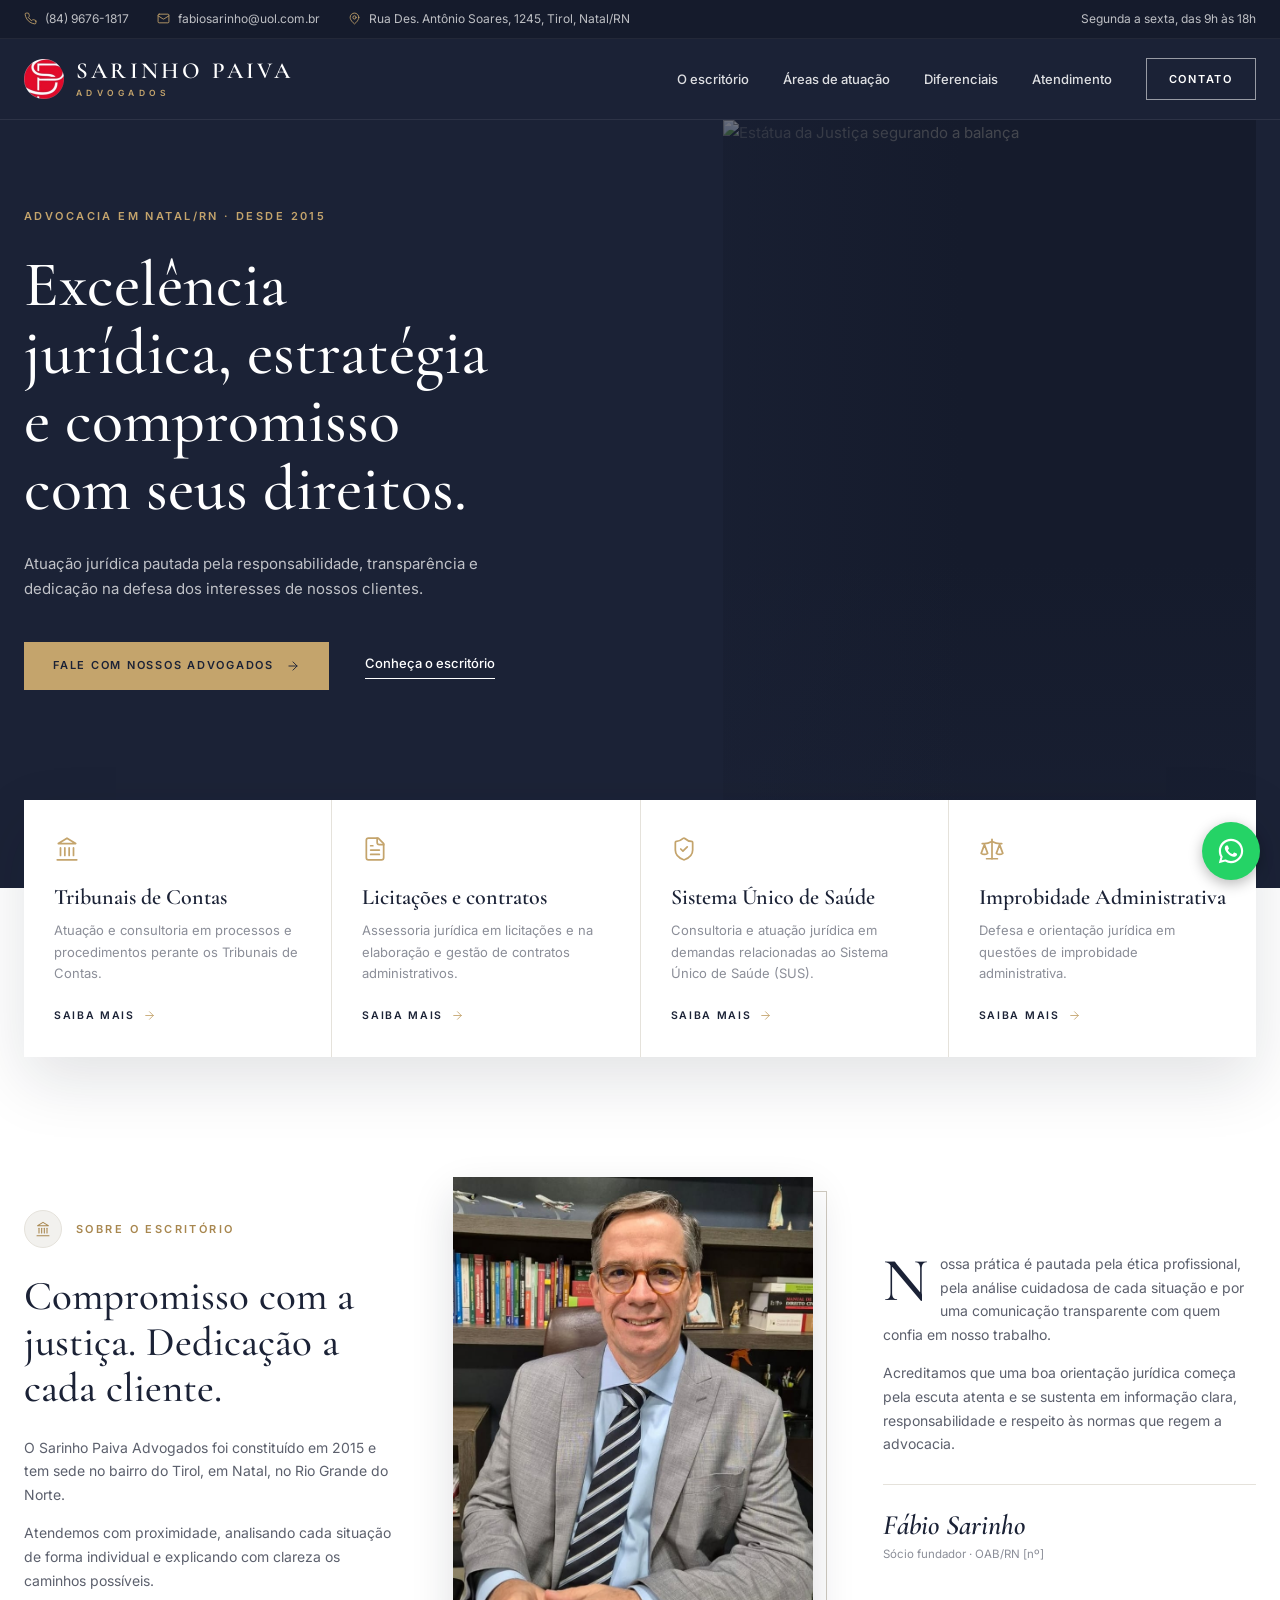
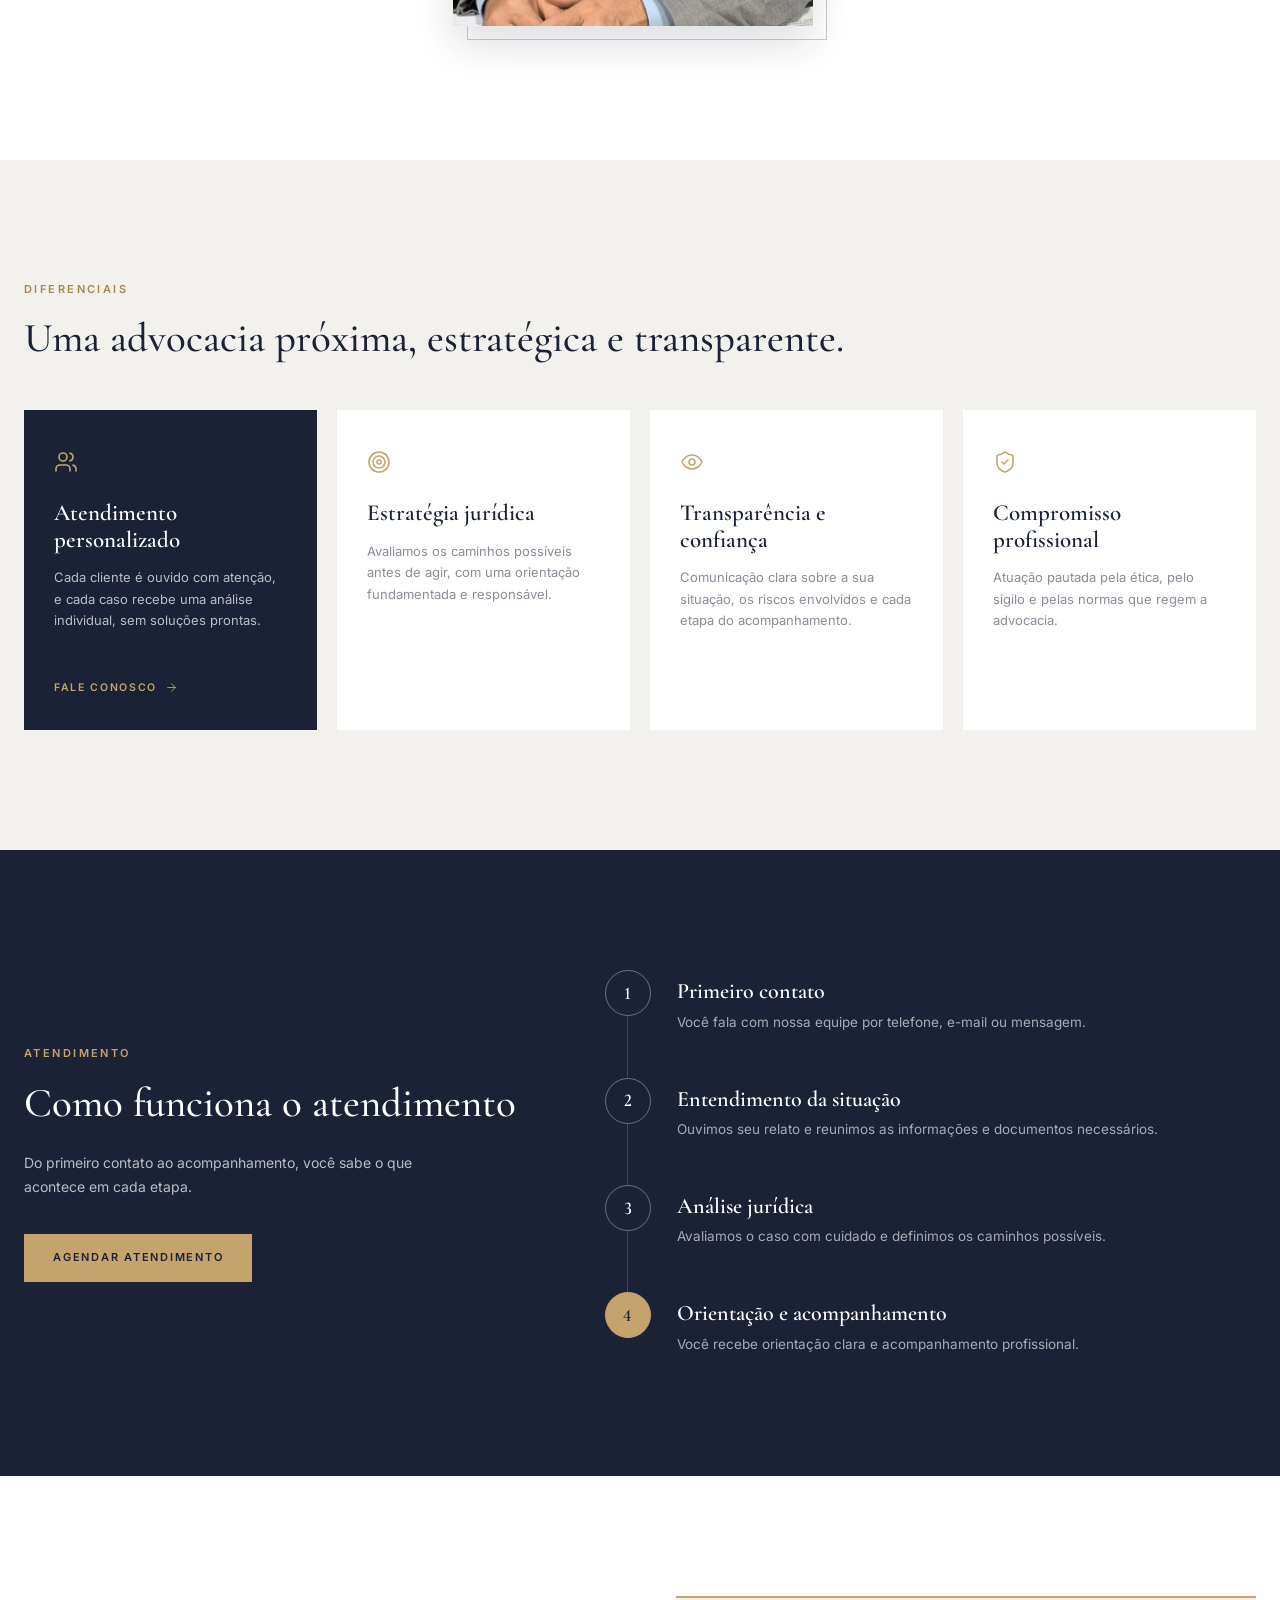
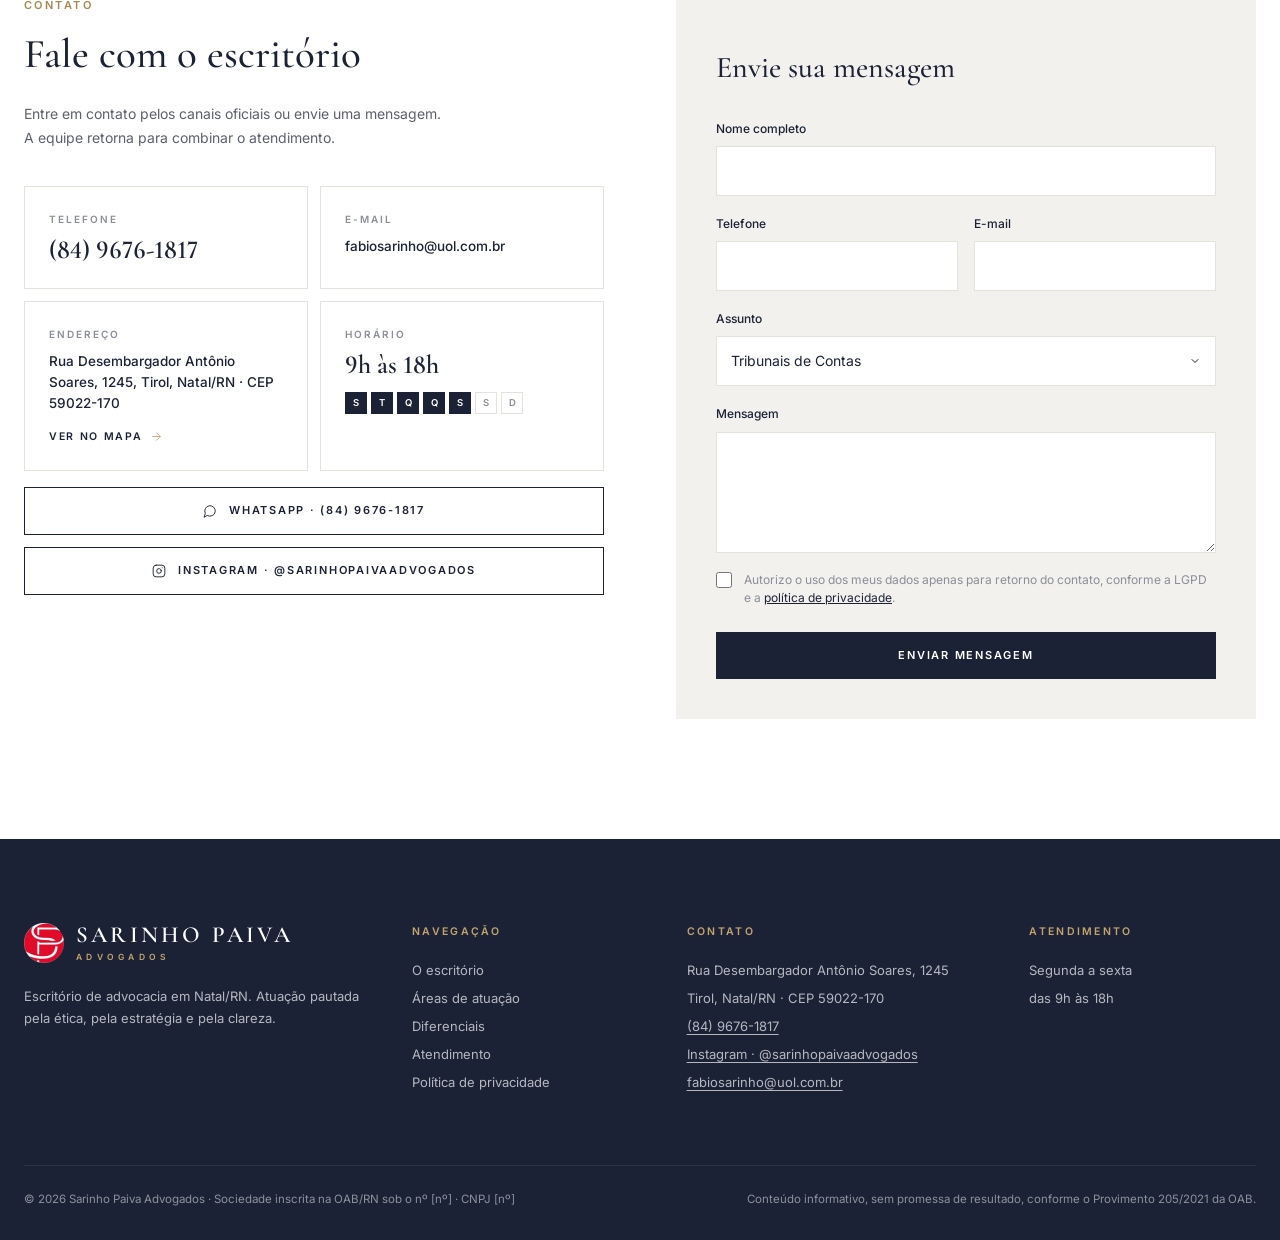
==== commit 9ce07b39: "Atualiza site" ====
--- a/index.html
+++ b/index.html
@@ -41,7 +41,7 @@
     "@type": "LegalService",
     "name": "Sarinho Paiva Advogados",
     "foundingDate": "2015",
-    "telephone": "+55-84-3222-9099",
+    "telephone": "+55-84-9676-1817",
     "email": "fabiosarinho@uol.com.br",
     "image": "img/fabio-sarinho.jpg",
     "address": {
@@ -77,6 +77,7 @@
     <symbol id="i-mail" viewBox="0 0 24 24"><rect width="20" height="16" x="2" y="4" rx="2"/><path d="m22 7-8.97 5.7a1.94 1.94 0 0 1-2.06 0L2 7"/></symbol>
     <symbol id="i-pin" viewBox="0 0 24 24"><path d="M20 10c0 6-8 12-8 12s-8-6-8-12a8 8 0 0 1 16 0Z"/><circle cx="12" cy="10" r="3"/></symbol>
     <symbol id="i-chat" viewBox="0 0 24 24"><path d="M7.9 20A9 9 0 1 0 4 16.1L2 22Z"/></symbol>
+    <symbol id="i-instagram" viewBox="0 0 24 24"><rect width="20" height="20" x="2" y="2" rx="5"/><path d="M16 11.37A4 4 0 1 1 12.63 8 4 4 0 0 1 16 11.37z"/><path d="M17.5 6.5h.01"/></symbol>
     <symbol id="i-arrow" viewBox="0 0 24 24"><path d="M5 12h14"/><path d="m12 5 7 7-7 7"/></symbol>
   </svg>
 
@@ -86,7 +87,7 @@
   <div class="topbar">
     <div class="container topbar__inner">
       <ul class="topbar__info">
-        <li><svg class="icon"><use href="#i-phone"/></svg><a href="tel:+558432229099">(84) 3222-9099</a></li>
+        <li><svg class="icon"><use href="#i-phone"/></svg><a href="tel:+558496761817">(84) 9676-1817</a></li>
         <li><svg class="icon"><use href="#i-mail"/></svg><a href="mailto:fabiosarinho@uol.com.br">fabiosarinho@uol.com.br</a></li>
         <li class="topbar__address"><svg class="icon"><use href="#i-pin"/></svg>Rua Des. Antônio Soares, 1245, Tirol, Natal/RN</li>
       </ul>
@@ -145,27 +146,27 @@
       <div class="container">
         <div class="areas__grid">
           <article class="area">
-            <svg class="icon area__icon"><use href="#i-scale"/></svg>
-            <h3 class="area__title">Assessoria jurídica</h3>
-            <p class="area__desc">Orientação para compreender sua situação, seus direitos e os caminhos possíveis.</p>
+            <svg class="icon area__icon"><use href="#i-landmark"/></svg>
+            <h3 class="area__title">Tribunais de Contas</h3>
+            <p class="area__desc">Atuação e consultoria em processos e procedimentos perante os Tribunais de Contas.</p>
             <a class="more" href="#contato">Saiba mais <svg class="icon"><use href="#i-arrow"/></svg></a>
           </article>
           <article class="area">
             <svg class="icon area__icon"><use href="#i-file"/></svg>
-            <h3 class="area__title">[Área de atuação 02]</h3>
-            <p class="area__desc">[Descrição curta a ser fornecida pelo escritório]</p>
+            <h3 class="area__title">Licitações e contratos</h3>
+            <p class="area__desc">Assessoria jurídica em licitações e na elaboração e gestão de contratos administrativos.</p>
             <a class="more" href="#contato">Saiba mais <svg class="icon"><use href="#i-arrow"/></svg></a>
           </article>
           <article class="area">
-            <svg class="icon area__icon"><use href="#i-landmark"/></svg>
-            <h3 class="area__title">[Área de atuação 03]</h3>
-            <p class="area__desc">[Descrição curta a ser fornecida pelo escritório]</p>
+            <svg class="icon area__icon"><use href="#i-shield"/></svg>
+            <h3 class="area__title">Sistema Único de Saúde</h3>
+            <p class="area__desc">Consultoria e atuação jurídica em demandas relacionadas ao Sistema Único de Saúde (SUS).</p>
             <a class="more" href="#contato">Saiba mais <svg class="icon"><use href="#i-arrow"/></svg></a>
           </article>
           <article class="area">
-            <svg class="icon area__icon"><use href="#i-briefcase"/></svg>
-            <h3 class="area__title">[Área de atuação 04]</h3>
-            <p class="area__desc">[Descrição curta a ser fornecida pelo escritório]</p>
+            <svg class="icon area__icon"><use href="#i-scale"/></svg>
+            <h3 class="area__title">Improbidade Administrativa</h3>
+            <p class="area__desc">Defesa e orientação jurídica em questões de improbidade administrativa.</p>
             <a class="more" href="#contato">Saiba mais <svg class="icon"><use href="#i-arrow"/></svg></a>
           </article>
         </div>
@@ -286,7 +287,7 @@
           <div class="info-grid">
             <div class="info-card">
               <p class="info-card__label">Telefone</p>
-              <a class="info-card__value info-card__value--lg" href="tel:+558432229099">(84) 3222-9099</a>
+              <a class="info-card__value info-card__value--lg" href="tel:+558496761817">(84) 9676-1817</a>
             </div>
             <div class="info-card">
               <p class="info-card__label">E-mail</p>
@@ -312,9 +313,11 @@
             </div>
           </div>
 
-          <!-- Troque o href por https://wa.me/55DDDNUMERO quando o número for definido -->
-          <a class="btn btn--outline btn--block" href="#contato">
-            <svg class="icon"><use href="#i-chat"/></svg> WhatsApp · [Número a informar]
+          <a class="btn btn--outline btn--block" href="https://wa.me/558496761817?text=Ol%C3%A1!%20Gostaria%20de%20falar%20com%20o%20escrit%C3%B3rio%20Sarinho%20Paiva%20Advogados." target="_blank" rel="noopener noreferrer">
+            <svg class="icon"><use href="#i-chat"/></svg> WhatsApp · (84) 9676-1817
+          </a>
+          <a class="btn btn--outline btn--block" href="https://www.instagram.com/sarinhopaivaadvogados" target="_blank" rel="noopener noreferrer" style="margin-top:12px">
+            <svg class="icon"><use href="#i-instagram"/></svg> Instagram · @sarinhopaivaadvogados
           </a>
         </div>
 
@@ -340,10 +343,10 @@
           <div class="field">
             <label for="assunto">Assunto</label>
             <select id="assunto" name="assunto">
-              <option>Assessoria jurídica</option>
-              <option>[Área de atuação 02]</option>
-              <option>[Área de atuação 03]</option>
-              <option>[Área de atuação 04]</option>
+              <option>Tribunais de Contas</option>
+              <option>Licitações e contratos</option>
+              <option>Sistema Único de Saúde</option>
+              <option>Improbidade Administrativa</option>
               <option>Outro assunto</option>
             </select>
           </div>
@@ -392,7 +395,8 @@
         <ul class="footer__list">
           <li>Rua Desembargador Antônio Soares, 1245</li>
           <li>Tirol, Natal/RN · CEP 59022-170</li>
-          <li><a class="u" href="tel:+558432229099">(84) 3222-9099</a></li>
+          <li><a class="u" href="tel:+558496761817">(84) 9676-1817</a></li>
+          <li><a class="u" href="https://www.instagram.com/sarinhopaivaadvogados" target="_blank" rel="noopener noreferrer">Instagram · @sarinhopaivaadvogados</a></li>
           <li><a class="u" href="mailto:fabiosarinho@uol.com.br">fabiosarinho@uol.com.br</a></li>
         </ul>
       </div>
